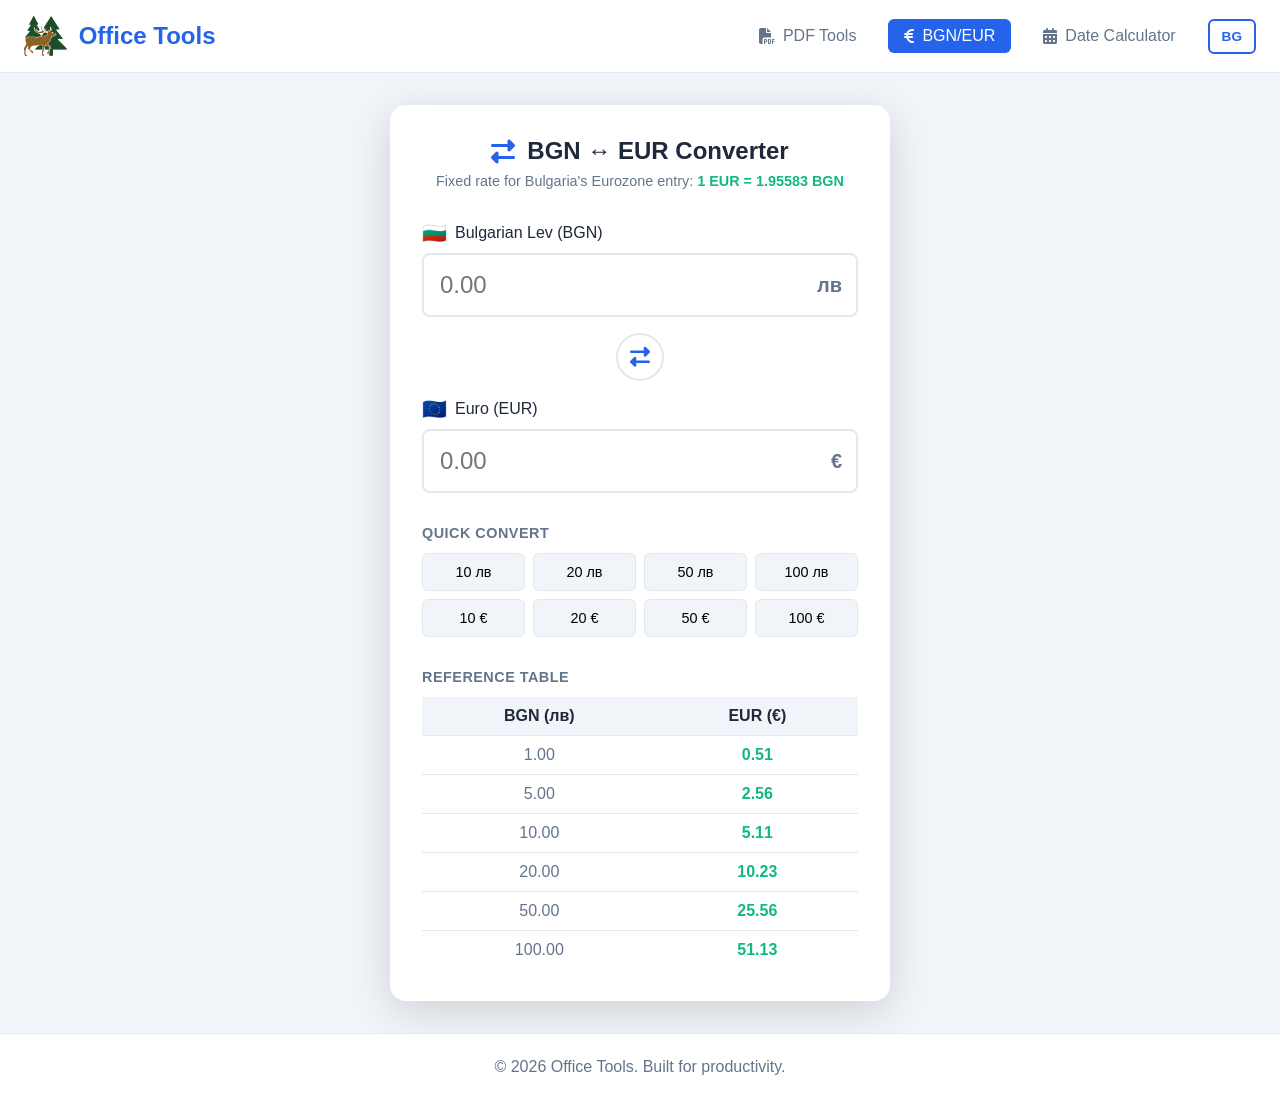
==== currency.html @ 51e5aef8 "feat: Refactor and enhance Office Tools application - Updated navigation links in index.html to poin" ====
<!DOCTYPE html>
<html lang="en">
<head>
    <meta charset="UTF-8">
    <meta name="viewport" content="width=device-width, initial-scale=1.0">
    <title>Office Tools - Currency Converter</title>
    <link rel="stylesheet" href="https://cdnjs.cloudflare.com/ajax/libs/font-awesome/6.4.0/css/all.min.css">
    <link rel="stylesheet" href="styles.css">
</head>
<body>
    <header>
        <div class="container">
            <div class="logo">
                <img src="logo.png" alt="Office Tools">
                <span data-i18n="officeTools">Office Tools</span>
            </div>
            <nav>
                <a href="index.html" class="nav-link"><i class="fas fa-file-pdf"></i> <span data-i18n="pdfTools">PDF Tools</span></a>
                <a href="currency.html" class="nav-link active"><i class="fas fa-euro-sign"></i> <span data-i18n="bgnEur">BGN/EUR</span></a>
                <a href="date-calculator.html" class="nav-link"><i class="fas fa-calendar-alt"></i> <span data-i18n="dateCalc">Date Calculator</span></a>
                <button class="lang-btn" id="lang-toggle" onclick="toggleLanguage()">BG</button>
            </nav>
        </div>
    </header>

    <!-- Currency Calculator Section -->
    <main id="currency-section" class="currency-section">
        <div class="container">
            <div class="currency-card">
                <div class="currency-header">
                    <h2><i class="fas fa-exchange-alt"></i> <span data-i18n="bgnEurConverter">BGN ↔ EUR Converter</span></h2>
                    <p class="currency-info"><span data-i18n="fixedRate">Fixed rate for Bulgaria's Eurozone entry:</span> <strong>1 EUR = 1.95583 BGN</strong></p>
                </div>
                
                <div class="currency-converter">
                    <div class="currency-input-group">
                        <label for="bgn-input">
                            <span class="currency-flag">🇧🇬</span> <span data-i18n="bulgarianLev">Bulgarian Lev (BGN)</span>
                        </label>
                        <div class="input-wrapper">
                            <input type="number" id="bgn-input" placeholder="0.00" step="0.01">
                            <span class="currency-symbol">лв</span>
                        </div>
                    </div>
                    
                    <button class="swap-btn" id="swap-currency" title="Swap currencies">
                        <i class="fas fa-exchange-alt"></i>
                    </button>
                    
                    <div class="currency-input-group">
                        <label for="eur-input">
                            <span class="currency-flag">🇪🇺</span> <span data-i18n="euro">Euro (EUR)</span>
                        </label>
                        <div class="input-wrapper">
                            <input type="number" id="eur-input" placeholder="0.00" step="0.01">
                            <span class="currency-symbol">€</span>
                        </div>
                    </div>
                </div>
                
                <div class="quick-convert">
                    <h4 data-i18n="quickConvert">Quick Convert</h4>
                    <div class="quick-buttons">
                        <button class="quick-btn" data-bgn="10">10 лв</button>
                        <button class="quick-btn" data-bgn="20">20 лв</button>
                        <button class="quick-btn" data-bgn="50">50 лв</button>
                        <button class="quick-btn" data-bgn="100">100 лв</button>
                        <button class="quick-btn" data-eur="10">10 €</button>
                        <button class="quick-btn" data-eur="20">20 €</button>
                        <button class="quick-btn" data-eur="50">50 €</button>
                        <button class="quick-btn" data-eur="100">100 €</button>
                    </div>
                </div>
                
                <div class="conversion-table">
                    <h4 data-i18n="referenceTable">Reference Table</h4>
                    <table>
                        <thead>
                            <tr>
                                <th>BGN (лв)</th>
                                <th>EUR (€)</th>
                            </tr>
                        </thead>
                        <tbody>
                            <tr><td>1.00</td><td>0.51</td></tr>
                            <tr><td>5.00</td><td>2.56</td></tr>
                            <tr><td>10.00</td><td>5.11</td></tr>
                            <tr><td>20.00</td><td>10.23</td></tr>
                            <tr><td>50.00</td><td>25.56</td></tr>
                            <tr><td>100.00</td><td>51.13</td></tr>
                        </tbody>
                    </table>
                </div>
            </div>
        </div>
    </main>

    <footer>
        <div class="container">
            <p>&copy; 2026 Office Tools. Built for productivity.</p>
        </div>
    </footer>

    <!-- Toast Container -->
    <div id="toast-container"></div>

    <!-- Application Modules -->
    <script src="js/translations.js"></script>
    <script src="js/main.js"></script>
    <script src="js/currency.js"></script>
</body>
</html>
---- styles.css ----
:root {
    --primary: #2563eb;
    --primary-hover: #1d4ed8;
    --primary-light: rgba(37, 99, 235, 0.1);
    --success: #10b981;
    --success-hover: #059669;
    --success-light: rgba(16, 185, 129, 0.1);
    --danger: #ef4444;
    --danger-hover: #dc2626;
    --warning: #f59e0b;
    --bg: #f1f5f9;
    --surface: #ffffff;
    --text: #1e293b;
    --text-secondary: #64748b;
    --border: #e2e8f0;
    --shadow: 0 1px 3px rgba(0, 0, 0, 0.1);
    --shadow-md: 0 4px 6px -1px rgba(0, 0, 0, 0.1);
    --shadow-lg: 0 10px 40px rgba(0, 0, 0, 0.15);
    --radius: 8px;
    --radius-lg: 16px;
    --transition: 0.2s ease;
}

* {
    margin: 0;
    padding: 0;
    box-sizing: border-box;
}

body {
    font-family: -apple-system, BlinkMacSystemFont, 'Segoe UI', Roboto, sans-serif;
    background: var(--bg);
    color: var(--text);
    min-height: 100vh;
    display: flex;
    flex-direction: column;
}

.container {
    max-width: 1400px;
    margin: 0 auto;
    padding: 0 1.5rem;
    width: 100%;
}

/* Header */
header {
    background: var(--surface);
    border-bottom: 1px solid var(--border);
    padding: 1rem 0;
    position: sticky;
    top: 0;
    z-index: 100;
}

header .container {
    display: flex;
    justify-content: space-between;
    align-items: center;
}

.logo {
    display: flex;
    align-items: center;
    gap: 0.75rem;
    font-size: 1.5rem;
    font-weight: 700;
    color: var(--primary);
}

.logo img {
    height: 40px;
    width: auto;
}

nav {
    display: flex;
    align-items: center;
    gap: 1rem;
}

.nav-link {
    display: flex;
    align-items: center;
    gap: 0.5rem;
    padding: 0.5rem 1rem;
    border-radius: 6px;
    text-decoration: none;
    color: var(--text-secondary);
    transition: all 0.2s;
}

.nav-link:hover, .nav-link.active {
    background: var(--primary);
    color: white;
}

.lang-btn {
    padding: 0.5rem 0.75rem;
    border: 2px solid var(--primary);
    border-radius: 6px;
    background: transparent;
    color: var(--primary);
    font-weight: 600;
    font-size: 0.85rem;
    cursor: pointer;
    transition: all 0.2s;
}

.lang-btn:hover {
    background: var(--primary);
    color: white;
}

/* Buttons */
.btn {
    display: inline-flex;
    align-items: center;
    gap: 0.5rem;
    padding: 0.625rem 1.25rem;
    border: none;
    border-radius: 6px;
    font-size: 0.9rem;
    font-weight: 500;
    cursor: pointer;
    transition: all 0.2s;
    background: var(--surface);
    color: var(--text);
    border: 1px solid var(--border);
}

.btn:hover:not(:disabled) {
    background: var(--bg);
}

.btn:disabled {
    opacity: 0.5;
    cursor: not-allowed;
}

.btn-primary {
    background: var(--primary);
    color: white;
    border-color: var(--primary);
}

.btn-primary:hover:not(:disabled) {
    background: var(--primary-hover);
}

.btn-success {
    background: var(--success);
    color: white;
    border-color: var(--success);
}

.btn-success:hover:not(:disabled) {
    background: var(--success-hover);
}

.btn-info {
    background: #8b5cf6;
    color: white;
    border-color: #8b5cf6;
}

.btn-info:hover:not(:disabled) {
    background: #7c3aed;
}

.btn-danger {
    background: var(--danger);
    color: white;
    border-color: var(--danger);
}

.btn-danger:hover:not(:disabled) {
    background: var(--danger-hover);
}

/* Main Content */
main {
    flex: 1;
    padding: 2rem 0;
}

/* Upload Section */
.upload-section {
    display: flex;
    justify-content: center;
    align-items: center;
    min-height: 60vh;
}

.upload-box {
    background: var(--surface);
    border: 2px dashed var(--border);
    border-radius: 16px;
    padding: 4rem 6rem;
    text-align: center;
    cursor: pointer;
    transition: all 0.3s;
}

.upload-box:hover, .upload-box.dragover {
    border-color: var(--primary);
    background: rgba(37, 99, 235, 0.05);
}

.upload-box i {
    font-size: 4rem;
    color: var(--primary);
    margin-bottom: 1.5rem;
}

.upload-box h2 {
    margin-bottom: 0.5rem;
    color: var(--text);
}

.upload-box p {
    color: var(--text-secondary);
    margin-bottom: 1.5rem;
}

/* Editor Section */
.editor-section {
    display: flex;
    flex-direction: column;
    gap: 1rem;
}

.editor-header {
    display: flex;
    justify-content: space-between;
    align-items: center;
    background: var(--surface);
    padding: 1rem 1.5rem;
    border-radius: 8px;
    box-shadow: var(--shadow);
}

.file-info {
    display: flex;
    align-items: center;
    gap: 0.75rem;
}

.file-info i {
    font-size: 1.5rem;
    color: var(--danger);
}

.file-info span {
    font-weight: 600;
}

.file-size {
    color: var(--text-secondary) !important;
    font-weight: 400 !important;
    font-size: 0.9rem;
}

.editor-actions {
    display: flex;
    gap: 0.75rem;
}

/* Dropdown */
.dropdown {
    position: relative;
}

.dropdown-menu {
    display: none;
    position: absolute;
    top: 100%;
    right: 0;
    margin-top: 4px;
    background: var(--surface);
    border: 1px solid var(--border);
    border-radius: 8px;
    box-shadow: var(--shadow-lg);
    min-width: 200px;
    z-index: 100;
    overflow: hidden;
}

.dropdown-menu.active {
    display: block;
}

.dropdown-item {
    display: flex;
    flex-direction: column;
    align-items: flex-start;
    width: 100%;
    padding: 0.75rem 1rem;
    border: none;
    background: none;
    cursor: pointer;
    text-align: left;
    transition: background 0.2s;
}

.dropdown-item:hover {
    background: var(--bg);
}

.dropdown-item i {
    margin-right: 0.5rem;
    color: var(--success);
}

.dropdown-item span {
    font-size: 0.75rem;
    color: var(--text-secondary);
    margin-top: 2px;
    margin-left: 1.5rem;
}

.editor-toolbar {
    display: flex;
    gap: 0.75rem;
    background: var(--surface);
    padding: 1rem 1.5rem;
    border-radius: 8px;
    box-shadow: var(--shadow);
    flex-wrap: wrap;
    align-items: center;
}

.toolbar-divider {
    width: 1px;
    height: 24px;
    background: var(--border);
    margin: 0 0.5rem;
}

.btn-reorder {
    background: #8b5cf6;
    color: white;
    border-color: #8b5cf6;
}

.btn-reorder:hover:not(:disabled) {
    background: #7c3aed;
}

.btn-reorder.active {
    background: #7c3aed;
    box-shadow: 0 0 0 3px rgba(139, 92, 246, 0.3);
}

/* Pages Container */
.pages-container {
    display: grid;
    grid-template-columns: repeat(auto-fill, minmax(180px, 1fr));
    gap: 1.5rem;
    background: var(--surface);
    padding: 1.5rem;
    border-radius: 8px;
    box-shadow: var(--shadow);
    min-height: 400px;
}

.page-card {
    position: relative;
    background: white;
    border: 2px solid var(--border);
    border-radius: 8px;
    padding: 8px;
    cursor: pointer;
    transition: all 0.2s;
}

.page-card:hover {
    border-color: var(--primary);
    transform: translateY(-2px);
    box-shadow: var(--shadow-lg);
}

.page-card.selected {
    border-color: var(--primary);
    background: rgba(37, 99, 235, 0.1);
}

.page-card.reorder-mode {
    cursor: grab;
}

.page-card.reorder-mode:active {
    cursor: grabbing;
}

.page-card.reorder-mode.dragging {
    opacity: 0.5;
    transform: scale(0.95);
}

.page-card.reorder-mode .drag-indicator {
    display: flex;
}

.page-card .drag-indicator {
    display: none;
    position: absolute;
    top: 50%;
    left: 50%;
    transform: translate(-50%, -50%);
    background: rgba(139, 92, 246, 0.9);
    color: white;
    padding: 0.5rem 1rem;
    border-radius: 6px;
    font-size: 0.8rem;
    align-items: center;
    gap: 0.5rem;
    pointer-events: none;
}

.pages-container.reorder-mode .page-card {
    cursor: grab;
}

.pages-container.reorder-mode .page-card:hover {
    border-color: #8b5cf6;
}

.drop-indicator {
    position: absolute;
    top: 0;
    bottom: 0;
    width: 4px;
    background: #8b5cf6;
    border-radius: 2px;
    pointer-events: none;
    z-index: 10;
}

.page-card.selected::after {
    content: '\f00c';
    font-family: 'Font Awesome 6 Free';
    font-weight: 900;
    position: absolute;
    top: -8px;
    right: -8px;
    background: var(--primary);
    color: white;
    width: 24px;
    height: 24px;
    border-radius: 50%;
    display: flex;
    align-items: center;
    justify-content: center;
    font-size: 12px;
}

.page-thumbnail {
    width: 100%;
    aspect-ratio: 8.5/11;
    background: #f8fafc;
    border-radius: 4px;
    overflow: hidden;
    display: flex;
    align-items: center;
    justify-content: center;
}

.page-thumbnail canvas {
    max-width: 100%;
    max-height: 100%;
}

.page-number {
    text-align: center;
    padding: 8px 0 4px;
    font-size: 0.9rem;
    font-weight: 500;
    color: var(--text);
}

/* Status Bar */
.status-bar {
    display: flex;
    justify-content: space-between;
    align-items: center;
    background: var(--surface);
    padding: 0.75rem 1.5rem;
    border-radius: 8px;
    box-shadow: var(--shadow);
    font-size: 0.9rem;
    color: var(--text-secondary);
}

/* Footer */
footer {
    background: var(--surface);
    border-top: 1px solid var(--border);
    padding: 1.5rem 0;
    text-align: center;
    color: var(--text-secondary);
}

/* Currency Calculator */
.currency-section {
    padding: 2rem 0;
    min-height: calc(100vh - 200px);
    display: flex;
    align-items: center;
    justify-content: center;
}

.currency-card {
    background: var(--surface);
    border-radius: 16px;
    box-shadow: var(--shadow-lg);
    padding: 2rem;
    max-width: 500px;
    width: 100%;
    margin: 0 auto;
}

.currency-header {
    text-align: center;
    margin-bottom: 2rem;
}

.currency-header h2 {
    display: flex;
    align-items: center;
    justify-content: center;
    gap: 0.75rem;
    margin-bottom: 0.5rem;
    color: var(--text);
}

.currency-header h2 i {
    color: var(--primary);
}

.currency-info {
    color: var(--text-secondary);
    font-size: 0.9rem;
}

.currency-info strong {
    color: var(--success);
}

.currency-converter {
    display: flex;
    flex-direction: column;
    gap: 1rem;
    align-items: center;
    margin-bottom: 2rem;
}

.currency-input-group {
    width: 100%;
}

.currency-input-group label {
    display: flex;
    align-items: center;
    gap: 0.5rem;
    margin-bottom: 0.5rem;
    font-weight: 500;
    color: var(--text);
}

.currency-flag {
    font-size: 1.25rem;
}

.input-wrapper {
    position: relative;
}

.currency-input-group input {
    width: 100%;
    padding: 1rem 3rem 1rem 1rem;
    font-size: 1.5rem;
    border: 2px solid var(--border);
    border-radius: 8px;
    outline: none;
    transition: border-color 0.2s;
}

.currency-input-group input:focus {
    border-color: var(--primary);
}

.currency-symbol {
    position: absolute;
    right: 1rem;
    top: 50%;
    transform: translateY(-50%);
    font-size: 1.25rem;
    color: var(--text-secondary);
    font-weight: 600;
}

.swap-btn {
    width: 48px;
    height: 48px;
    border-radius: 50%;
    border: 2px solid var(--border);
    background: var(--surface);
    color: var(--primary);
    font-size: 1.25rem;
    cursor: pointer;
    transition: all 0.2s;
}

.swap-btn:hover {
    background: var(--primary);
    color: white;
    border-color: var(--primary);
    transform: rotate(180deg);
}

.quick-convert {
    margin-bottom: 2rem;
}

.quick-convert h4,
.conversion-table h4 {
    font-size: 0.9rem;
    color: var(--text-secondary);
    margin-bottom: 0.75rem;
    text-transform: uppercase;
    letter-spacing: 0.5px;
}

.quick-buttons {
    display: grid;
    grid-template-columns: repeat(4, 1fr);
    gap: 0.5rem;
}

.quick-btn {
    padding: 0.625rem;
    border: 1px solid var(--border);
    border-radius: 6px;
    background: var(--bg);
    cursor: pointer;
    font-size: 0.9rem;
    font-weight: 500;
    transition: all 0.2s;
}

.quick-btn:hover {
    background: var(--primary);
    color: white;
    border-color: var(--primary);
}

.conversion-table table {
    width: 100%;
    border-collapse: collapse;
}

.conversion-table th,
.conversion-table td {
    padding: 0.625rem;
    text-align: center;
    border-bottom: 1px solid var(--border);
}

.conversion-table th {
    background: var(--bg);
    font-weight: 600;
    color: var(--text);
}

.conversion-table tr:last-child td {
    border-bottom: none;
}

.conversion-table td:first-child {
    color: var(--text-secondary);
}

.conversion-table td:last-child {
    font-weight: 600;
    color: var(--success);
}

/* Batch Compression */
.batch-section {
    padding: 2rem 0;
    min-height: calc(100vh - 200px);
}

.batch-card {
    background: var(--surface);
    border-radius: 16px;
    box-shadow: var(--shadow-lg);
    padding: 2rem;
    max-width: 800px;
    margin: 0 auto;
}

.batch-header {
    text-align: center;
    margin-bottom: 2rem;
}

.batch-header h2 {
    display: flex;
    align-items: center;
    justify-content: center;
    gap: 0.75rem;
    margin-bottom: 0.5rem;
}

.batch-header h2 i {
    color: var(--success);
}

.batch-header p {
    color: var(--text-secondary);
}

.batch-upload {
    border: 2px dashed var(--border);
    border-radius: 12px;
    padding: 3rem;
    text-align: center;
    cursor: pointer;
    transition: all 0.2s;
    margin-bottom: 1.5rem;
}

.batch-upload:hover,
.batch-upload.dragover {
    border-color: var(--primary);
    background: rgba(37, 99, 235, 0.05);
}

.batch-upload i {
    font-size: 3rem;
    color: var(--primary);
    margin-bottom: 1rem;
}

.batch-upload h3 {
    margin-bottom: 0.5rem;
}

.batch-upload p {
    color: var(--text-secondary);
}

.batch-options {
    margin-bottom: 1.5rem;
}

.batch-options > label {
    display: block;
    font-weight: 500;
    margin-bottom: 0.75rem;
}

.compression-options {
    display: grid;
    grid-template-columns: repeat(2, 1fr);
    gap: 0.75rem;
}

.radio-option {
    display: flex;
    align-items: center;
    gap: 0.5rem;
    padding: 0.75rem 1rem;
    border: 1px solid var(--border);
    border-radius: 8px;
    cursor: pointer;
    transition: all 0.2s;
}

.radio-option:hover {
    border-color: var(--primary);
}

.radio-option input {
    accent-color: var(--primary);
}

.radio-option span {
    display: flex;
    align-items: center;
    gap: 0.5rem;
}

.radio-option span i {
    color: var(--success);
}

.batch-file-list {
    display: flex;
    flex-direction: column;
    gap: 0.5rem;
    max-height: 300px;
    overflow-y: auto;
    margin-bottom: 1rem;
}

.batch-file-item {
    display: flex;
    align-items: center;
    gap: 0.75rem;
    padding: 0.75rem 1rem;
    background: var(--bg);
    border-radius: 8px;
}

.batch-file-item .file-icon {
    color: var(--danger);
    font-size: 1.25rem;
}

.batch-file-item .file-info {
    flex: 1;
    min-width: 0;
}

.batch-file-item .file-name {
    font-weight: 500;
    white-space: nowrap;
    overflow: hidden;
    text-overflow: ellipsis;
}

.batch-file-item .file-sizes {
    font-size: 0.85rem;
    color: var(--text-secondary);
}

.batch-file-item .file-sizes .new-size {
    color: var(--success);
    font-weight: 500;
}

.batch-file-item .file-status {
    display: flex;
    align-items: center;
    gap: 0.5rem;
}

.batch-file-item .status-pending {
    color: var(--text-secondary);
}

.batch-file-item .status-processing {
    color: var(--primary);
}

.batch-file-item .status-done {
    color: var(--success);
}

.batch-file-item .status-error {
    color: var(--danger);
}

.batch-file-item .download-btn {
    background: var(--success);
    color: white;
    border: none;
    padding: 0.375rem 0.75rem;
    border-radius: 4px;
    cursor: pointer;
    font-size: 0.85rem;
    display: flex;
    align-items: center;
    gap: 0.375rem;
}

.batch-file-item .download-btn:hover {
    background: var(--success-hover);
}

.batch-file-item .remove-btn {
    background: none;
    border: none;
    color: var(--text-secondary);
    cursor: pointer;
    padding: 0.25rem;
}

.batch-file-item .remove-btn:hover {
    color: var(--danger);
}

.batch-actions {
    display: flex;
    justify-content: space-between;
    gap: 1rem;
    margin-top: 1rem;
}

.batch-progress {
    margin-top: 1rem;
    display: flex;
    align-items: center;
    gap: 1rem;
}

.progress-bar {
    flex: 1;
    height: 8px;
    background: var(--bg);
    border-radius: 4px;
    overflow: hidden;
}

.progress-fill {
    height: 100%;
    background: var(--success);
    width: 0%;
    transition: width 0.3s;
}

@media (max-width: 600px) {
    .compression-options {
        grid-template-columns: 1fr;
    }
}

/* Batch Append */
.append-grid {
    display: grid;
    grid-template-columns: 1fr auto 1fr;
    gap: 1.5rem;
    align-items: start;
    margin-bottom: 1.5rem;
}

.append-column h4 {
    display: flex;
    align-items: center;
    gap: 0.5rem;
    margin-bottom: 0.5rem;
}

.append-column h4 i {
    color: var(--primary);
}

.append-help {
    font-size: 0.85rem;
    color: var(--text-secondary);
    margin-bottom: 0.75rem;
}

.append-upload {
    border: 2px dashed var(--border);
    border-radius: 8px;
    padding: 1.5rem;
    text-align: center;
    cursor: pointer;
    transition: all 0.2s;
    min-height: 100px;
    display: flex;
    flex-direction: column;
    align-items: center;
    justify-content: center;
    gap: 0.5rem;
}

.append-upload:hover,
.append-upload.dragover {
    border-color: var(--primary);
    background: rgba(37, 99, 235, 0.05);
}

.append-upload.has-file {
    border-color: var(--success);
    background: rgba(16, 185, 129, 0.05);
}

.append-upload i {
    font-size: 1.5rem;
    color: var(--primary);
}

.append-upload.has-file i {
    color: var(--success);
}

.append-upload span {
    font-size: 0.9rem;
    color: var(--text-secondary);
}

.append-upload.has-file span {
    color: var(--text);
    font-weight: 500;
}

.append-arrow {
    display: flex;
    align-items: center;
    justify-content: center;
    padding-top: 4rem;
}

.append-arrow i {
    font-size: 1.5rem;
    color: var(--primary);
}

.append-file-list {
    display: flex;
    flex-direction: column;
    gap: 0.5rem;
    max-height: 300px;
    overflow-y: auto;
    margin-bottom: 1rem;
}

@media (max-width: 700px) {
    .append-grid {
        grid-template-columns: 1fr;
    }
    
    .append-arrow {
        padding: 0;
        transform: rotate(90deg);
    }
}

/* Toast Notifications */
#toast-container {
    position: fixed;
    bottom: 2rem;
    right: 2rem;
    z-index: 1000;
    display: flex;
    flex-direction: column;
    gap: 0.5rem;
}

.toast {
    background: var(--text);
    color: white;
    padding: 1rem 1.5rem;
    border-radius: 8px;
    box-shadow: var(--shadow-lg);
    display: flex;
    align-items: center;
    gap: 0.75rem;
    animation: slideIn 0.3s ease;
}

.toast.success {
    background: var(--success);
}

.toast.error {
    background: var(--danger);
}

.toast.info {
    background: var(--primary);
}

@keyframes slideIn {
    from {
        transform: translateX(100%);
        opacity: 0;
    }
    to {
        transform: translateX(0);
        opacity: 1;
    }
}

/* Loading State */
.loading {
    display: flex;
    flex-direction: column;
    align-items: center;
    justify-content: center;
    padding: 4rem;
    color: var(--text-secondary);
}

.spinner {
    width: 48px;
    height: 48px;
    border: 4px solid var(--border);
    border-top-color: var(--primary);
    border-radius: 50%;
    animation: spin 1s linear infinite;
    margin-bottom: 1rem;
}

@keyframes spin {
    to {
        transform: rotate(360deg);
    }
}

/* Modal */
.modal {
    display: none;
    position: fixed;
    top: 0;
    left: 0;
    width: 100%;
    height: 100%;
    background: rgba(0, 0, 0, 0.5);
    z-index: 1000;
    align-items: center;
    justify-content: center;
}

.modal.active {
    display: flex;
}

.modal-content {
    background: var(--surface);
    border-radius: 12px;
    width: 90%;
    max-width: 600px;
    max-height: 90vh;
    display: flex;
    flex-direction: column;
    box-shadow: var(--shadow-lg);
}

.modal-header {
    display: flex;
    justify-content: space-between;
    align-items: center;
    padding: 1.25rem 1.5rem;
    border-bottom: 1px solid var(--border);
}

.modal-header h3 {
    display: flex;
    align-items: center;
    gap: 0.75rem;
    margin: 0;
    color: var(--text);
}

.btn-close {
    background: none;
    border: none;
    font-size: 1.25rem;
    cursor: pointer;
    color: var(--text-secondary);
    padding: 0.5rem;
    border-radius: 4px;
    transition: all 0.2s;
}

.btn-close:hover {
    background: var(--bg);
    color: var(--text);
}

.modal-body {
    padding: 1.5rem;
    overflow-y: auto;
    flex: 1;
}

.modal-footer {
    display: flex;
    justify-content: space-between;
    padding: 1rem 1.5rem;
    border-top: 1px solid var(--border);
}

/* Merge specific styles */
.merge-info {
    color: var(--text-secondary);
    margin-bottom: 1rem;
    font-size: 0.9rem;
}

.merge-dropzone {
    border: 2px dashed var(--border);
    border-radius: 8px;
    padding: 2rem;
    text-align: center;
    cursor: pointer;
    transition: all 0.2s;
    margin-bottom: 1rem;
}

.merge-dropzone:hover,
.merge-dropzone.dragover {
    border-color: var(--primary);
    background: rgba(37, 99, 235, 0.05);
}

.merge-dropzone i {
    font-size: 2rem;
    color: var(--primary);
    display: block;
    margin-bottom: 0.5rem;
}

.merge-dropzone span {
    color: var(--text-secondary);
}

.merge-file-list {
    display: flex;
    flex-direction: column;
    gap: 0.5rem;
    max-height: 300px;
    overflow-y: auto;
}

.merge-file-item {
    display: flex;
    align-items: center;
    gap: 0.75rem;
    padding: 0.75rem 1rem;
    background: var(--bg);
    border-radius: 6px;
    cursor: grab;
}

.merge-file-item:active {
    cursor: grabbing;
}

.merge-file-item.dragging {
    opacity: 0.5;
    background: var(--primary);
    color: white;
}

.merge-file-item .drag-handle {
    color: var(--text-secondary);
    cursor: grab;
}

.merge-file-item .file-icon {
    color: var(--danger);
}

.merge-file-item .file-details {
    flex: 1;
    min-width: 0;
}

.merge-file-item .file-name {
    font-weight: 500;
    white-space: nowrap;
    overflow: hidden;
    text-overflow: ellipsis;
}

.merge-file-item .file-meta {
    font-size: 0.8rem;
    color: var(--text-secondary);
}

.merge-file-item .remove-file {
    background: none;
    border: none;
    color: var(--text-secondary);
    cursor: pointer;
    padding: 0.25rem;
    border-radius: 4px;
    transition: all 0.2s;
}

.merge-file-item .remove-file:hover {
    background: var(--danger);
    color: white;
}

/* PDF Tools Section with Subtabs */
.pdf-tools-section {
    flex: 1;
    display: block;
}

.pdf-subtabs {
    display: flex;
    gap: 0.5rem;
    background: var(--surface);
    padding: 1rem 1.5rem;
    border-radius: 8px;
    box-shadow: var(--shadow);
    margin-bottom: 1.5rem;
    flex-wrap: wrap;
}

.subtab {
    display: flex;
    align-items: center;
    gap: 0.5rem;
    padding: 0.75rem 1.25rem;
    border: 2px solid var(--border);
    border-radius: 8px;
    background: var(--surface);
    color: var(--text-secondary);
    font-size: 0.9rem;
    font-weight: 500;
    cursor: pointer;
    transition: all 0.2s;
}

.subtab:hover {
    border-color: var(--primary);
    color: var(--primary);
}

.subtab.active {
    background: var(--primary);
    border-color: var(--primary);
    color: white;
}

.subtab i {
    font-size: 1rem;
}

.pdf-subtool-content {
    display: none;
}

.pdf-subtool-content.active {
    display: block;
}

/* Extract Pages Styles */
#pdf-extract-subtool .batch-upload {
    cursor: pointer;
}

.extract-file-info {
    display: flex;
    align-items: center;
    gap: 0.75rem;
    background: var(--bg);
    padding: 1rem 1.5rem;
    border-radius: 8px;
    margin-bottom: 1rem;
}

.extract-file-info i {
    font-size: 1.5rem;
    color: var(--danger);
}

.extract-file-info span {
    font-weight: 600;
}

.extract-file-info .file-size {
    color: var(--text-secondary) !important;
    font-weight: 400 !important;
    font-size: 0.9rem;
}

.extract-file-info .btn {
    margin-left: auto;
}

.extract-toolbar {
    display: flex;
    gap: 0.75rem;
    background: var(--bg);
    padding: 1rem 1.5rem;
    border-radius: 8px;
    margin-bottom: 1rem;
    flex-wrap: wrap;
    align-items: center;
}

.extract-range-input {
    display: flex;
    align-items: center;
    gap: 0.5rem;
    margin-left: auto;
}

.extract-range-input label {
    font-size: 0.9rem;
    color: var(--text-secondary);
    white-space: nowrap;
}

.extract-range-input input {
    padding: 0.5rem 0.75rem;
    border: 1px solid var(--border);
    border-radius: 6px;
    font-size: 0.9rem;
    width: 150px;
}

.extract-range-input input:focus {
    outline: none;
    border-color: var(--primary);
}

.btn-sm {
    padding: 0.4rem 0.75rem;
    font-size: 0.85rem;
}

#extract-pages-container {
    display: grid;
    grid-template-columns: repeat(auto-fill, minmax(150px, 1fr));
    gap: 1rem;
    background: var(--bg);
    padding: 1.5rem;
    border-radius: 8px;
    min-height: 300px;
    max-height: 500px;
    overflow-y: auto;
    margin-bottom: 1rem;
}

#extract-pages-container .page-card {
    background: white;
}

.extract-actions {
    display: flex;
    justify-content: space-between;
    align-items: center;
    background: var(--bg);
    padding: 1rem 1.5rem;
    border-radius: 8px;
}

#extract-selected-count {
    font-weight: 500;
    color: var(--text-secondary);
}

/* Split PDF Styles */
.split-page-badge {
    background: var(--primary);
    color: white;
    padding: 0.25rem 0.75rem;
    border-radius: 20px;
    font-size: 0.85rem;
    font-weight: 500;
}

.split-preview {
    display: grid;
    grid-template-columns: repeat(auto-fill, minmax(120px, 1fr));
    gap: 1rem;
    background: var(--bg);
    padding: 1.5rem;
    border-radius: 8px;
    margin-bottom: 1rem;
    min-height: 150px;
}

.split-page-card {
    background: white;
    border: 2px solid var(--border);
    border-radius: 8px;
    padding: 8px;
    text-align: center;
}

.split-page-card .page-thumbnail {
    aspect-ratio: 8.5/11;
    background: #f8fafc;
    border-radius: 4px;
    overflow: hidden;
    display: flex;
    align-items: center;
    justify-content: center;
}

.split-page-card .page-thumbnail canvas {
    max-width: 100%;
    max-height: 100%;
}

.split-page-card .page-number {
    font-size: 0.8rem;
    color: var(--text-secondary);
    margin-top: 0.5rem;
}

.split-more-indicator {
    display: flex;
    flex-direction: column;
    align-items: center;
    justify-content: center;
    background: var(--bg);
    border: 2px dashed var(--border);
    border-radius: 8px;
    padding: 1rem;
    color: var(--text-secondary);
    min-height: 120px;
}

.split-more-indicator i {
    font-size: 1.5rem;
    margin-bottom: 0.5rem;
}

.split-more-indicator span {
    font-size: 0.85rem;
}

.split-actions {
    display: flex;
    justify-content: space-between;
    align-items: center;
    background: var(--bg);
    padding: 1rem 1.5rem;
    border-radius: 8px;
}

.split-options {
    display: flex;
    align-items: center;
    gap: 1rem;
}

.checkbox-option {
    display: flex;
    align-items: center;
    gap: 0.5rem;
    cursor: pointer;
    font-size: 0.9rem;
    color: var(--text);
}

.checkbox-option input[type="checkbox"] {
    width: 18px;
    height: 18px;
    cursor: pointer;
}

/* Responsive */
@media (max-width: 768px) {
    header .container {
        flex-direction: column;
        gap: 1rem;
    }
    
    nav {
        width: 100%;
        justify-content: center;
        flex-wrap: wrap;
    }
    
    .nav-link {
        padding: 0.5rem 0.75rem;
        font-size: 0.85rem;
    }
    
    .nav-link span {
        display: none;
    }
    
    .nav-link i {
        font-size: 1.1rem;
    }

    .upload-box {
        padding: 2rem;
    }

    .editor-header {
        flex-direction: column;
        gap: 1rem;
    }

    .editor-actions {
        width: 100%;
        justify-content: center;
        flex-wrap: wrap;
    }

    .editor-toolbar {
        flex-wrap: wrap;
        justify-content: center;
    }

    .pages-container {
        grid-template-columns: repeat(auto-fill, minmax(140px, 1fr));
    }
    
    .pdf-subtabs {
        justify-content: center;
    }
    
    .subtab {
        flex: 1;
        min-width: 60px;
        justify-content: center;
        padding: 0.6rem 0.75rem;
    }
    
    .subtab span {
        display: none;
    }
    
    .extract-range-input {
        margin-left: 0;
        width: 100%;
        flex-wrap: wrap;
    }
    
    .extract-range-input input {
        flex: 1;
    }
    
    .extract-actions {
        flex-direction: column;
        gap: 1rem;
    }
    
    .split-actions {
        flex-direction: column;
        gap: 1rem;
    }
    
    .split-preview {
        grid-template-columns: repeat(auto-fill, minmax(100px, 1fr));
    }
    
    .currency-card {
        padding: 1.5rem;
    }
    
    .currency-input-group input {
        font-size: 1.25rem;
        padding: 0.875rem 2.5rem 0.875rem 0.875rem;
    }
    
    .quick-buttons {
        grid-template-columns: repeat(2, 1fr);
    }
    
    .batch-card {
        padding: 1.5rem;
    }
}

@media (max-width: 480px) {
    .container {
        padding: 0 1rem;
    }
    
    .logo span {
        display: none;
    }
    
    .upload-box {
        padding: 1.5rem;
    }
    
    .upload-box i {
        font-size: 2.5rem;
    }
    
    .upload-box h2 {
        font-size: 1.1rem;
    }
    
    .btn {
        padding: 0.5rem 0.875rem;
        font-size: 0.85rem;
    }
    
    .btn span {
        display: none;
    }
    
    .pages-container {
        grid-template-columns: repeat(auto-fill, minmax(120px, 1fr));
        gap: 1rem;
        padding: 1rem;
    }
    
    .status-bar {
        flex-direction: column;
        gap: 0.5rem;
        text-align: center;
    }
}

/* ==================== DATE CALCULATOR STYLES ==================== */
.date-calculator-section {
    padding: 2rem 0;
    min-height: calc(100vh - 200px);
}

.date-calc-grid {
    display: grid;
    grid-template-columns: repeat(auto-fit, minmax(350px, 1fr));
    gap: 1.5rem;
    margin-bottom: 1.5rem;
}

.calc-card {
    background: var(--surface);
    border-radius: 16px;
    box-shadow: var(--shadow-lg);
    overflow: hidden;
}

.calc-header {
    padding: 1.5rem;
    border-bottom: 1px solid var(--border);
    text-align: center;
}

.calc-header h2 {
    display: flex;
    align-items: center;
    justify-content: center;
    gap: 0.75rem;
    margin-bottom: 0.5rem;
    color: var(--text);
    font-size: 1.25rem;
}

.calc-header h2 i {
    color: var(--primary);
}

.calc-header p {
    color: var(--text-secondary);
    font-size: 0.9rem;
}

.calc-body {
    padding: 1.5rem;
}

.calc-input-group {
    margin-bottom: 1.5rem;
}

.calc-input-group label {
    display: block;
    font-weight: 500;
    margin-bottom: 0.5rem;
    color: var(--text);
}

.date-input-wrapper {
    display: flex;
    align-items: center;
    gap: 1rem;
}

.date-input-wrapper input[type="date"] {
    flex: 1;
    padding: 0.875rem 1rem;
    font-size: 1rem;
    border: 2px solid var(--border);
    border-radius: 8px;
    outline: none;
    transition: border-color 0.2s;
}

.date-input-wrapper input[type="date"]:focus {
    border-color: var(--primary);
}

.day-badge {
    background: var(--bg);
    padding: 0.5rem 0.75rem;
    border-radius: 6px;
    font-size: 0.85rem;
    color: var(--text-secondary);
    white-space: nowrap;
}

.calc-result {
    background: var(--bg);
    border-radius: 12px;
    padding: 1.5rem;
    text-align: center;
}

.calc-result .result-label {
    font-size: 0.9rem;
    color: var(--text-secondary);
    margin-bottom: 0.5rem;
}

.calc-result .result-value {
    font-size: 1.5rem;
    font-weight: 700;
    color: var(--primary);
    margin-bottom: 0.25rem;
}

.calc-result .result-day {
    font-size: 0.9rem;
    color: var(--text-secondary);
}

.calc-result.error .result-value {
    color: var(--danger);
    font-size: 1rem;
    font-weight: 500;
}

/* Money Results */
.money-results {
    display: flex;
    flex-direction: column;
    gap: 0.75rem;
}

.money-result-item {
    display: flex;
    align-items: center;
    justify-content: space-between;
    padding: 1rem;
    background: var(--bg);
    border-radius: 8px;
}

.money-result-item.highlight {
    background: linear-gradient(135deg, rgba(37, 99, 235, 0.1), rgba(139, 92, 246, 0.1));
    border: 2px solid var(--primary);
}

.money-label {
    font-weight: 500;
    color: var(--text);
}

.money-value {
    font-size: 1.25rem;
    font-weight: 700;
    color: var(--success);
}

.money-percentage {
    font-size: 0.85rem;
    color: var(--text-secondary);
    margin-left: 0.5rem;
}

/* Holidays Card */
.holidays-card {
    background: var(--surface);
    border-radius: 16px;
    box-shadow: var(--shadow-lg);
    overflow: hidden;
}

.holidays-card .holidays-list {
    display: grid;
    grid-template-columns: repeat(auto-fill, minmax(280px, 1fr));
    gap: 0.75rem;
    padding: 1.5rem;
    max-height: 400px;
    overflow-y: auto;
}

.holiday-item {
    display: flex;
    align-items: center;
    gap: 1rem;
    padding: 1rem;
    background: var(--bg);
    border-radius: 8px;
    transition: all 0.2s;
}

.holiday-item:hover {
    background: rgba(37, 99, 235, 0.05);
    transform: translateX(4px);
}

.holiday-date {
    font-weight: 600;
    color: var(--primary);
    white-space: nowrap;
    font-size: 0.9rem;
}

.holiday-name {
    color: var(--text);
    flex: 1;
}

.no-holidays {
    text-align: center;
    color: var(--text-secondary);
    padding: 2rem;
    grid-column: 1 / -1;
}

/* Date Calculator Responsive */
@media (max-width: 768px) {
    .date-calc-grid {
        grid-template-columns: 1fr;
    }
    
    .holidays-card .holidays-list {
        grid-template-columns: 1fr;
    }
    
    .date-input-wrapper {
        flex-direction: column;
        align-items: stretch;
    }
    
    .day-badge {
        text-align: center;
    }
}

@media (max-width: 480px) {
    .calc-header h2 {
        font-size: 1.1rem;
    }
    
    .calc-body {
        padding: 1rem;
    }
    
    .money-result-item {
        flex-direction: column;
        align-items: flex-start;
        gap: 0.5rem;
    }
    
    .money-value {
        font-size: 1.5rem;
    }
}
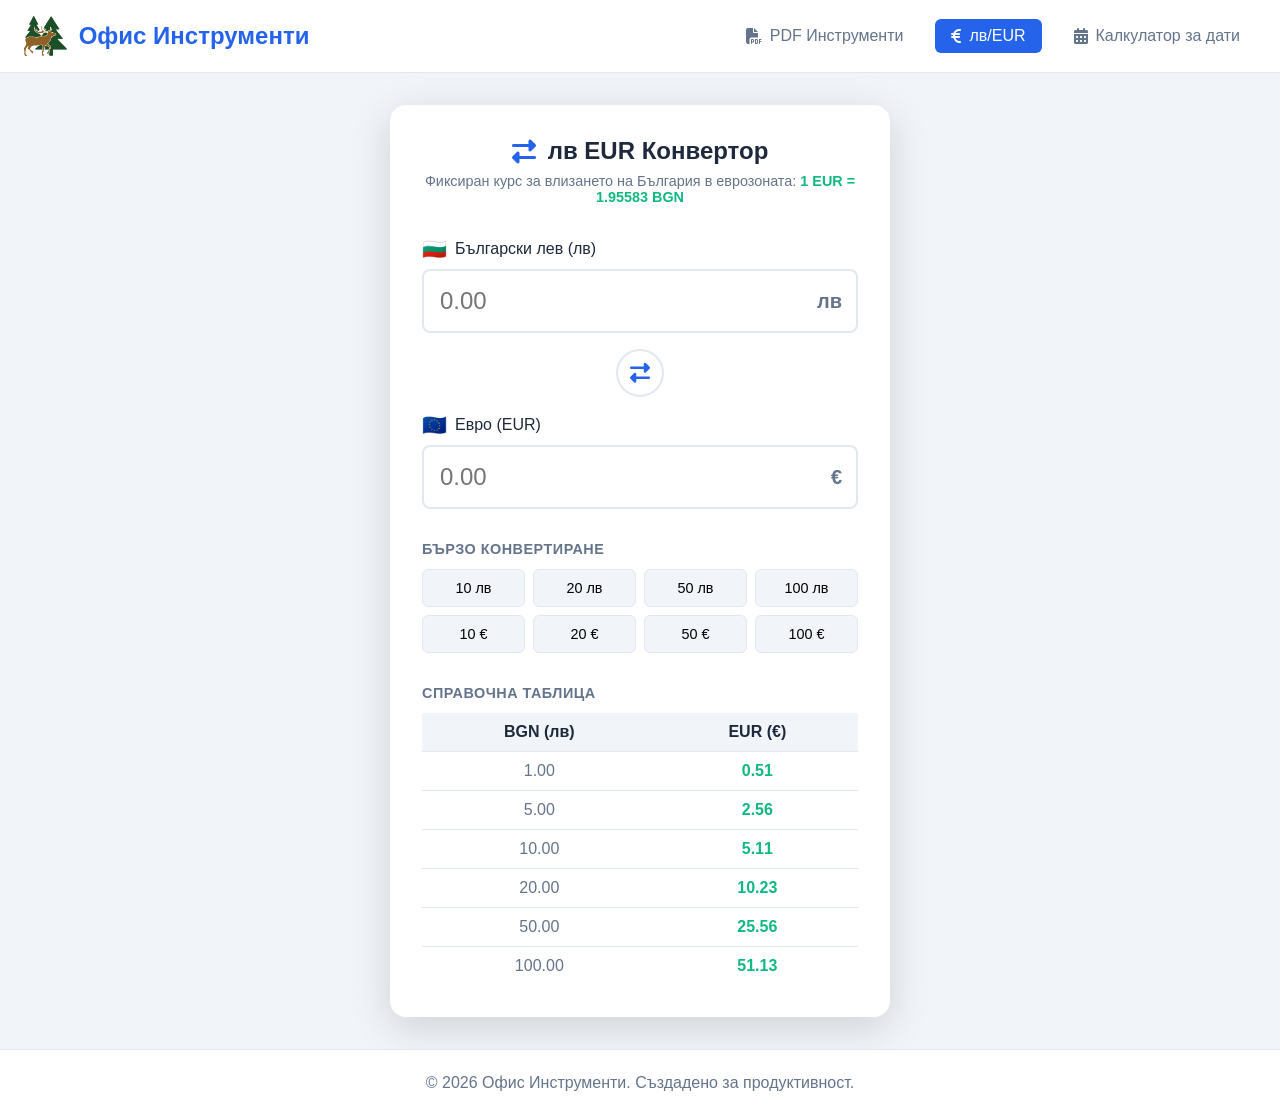
==== commit 768d2c7c: "feat: Update HTML files to Bulgarian localization and improve UI text" ====
--- a/currency.html
+++ b/currency.html
@@ -1,9 +1,9 @@
-<!DOCTYPE html>
+﻿<!DOCTYPE html>
 <html lang="en">
 <head>
     <meta charset="UTF-8">
     <meta name="viewport" content="width=device-width, initial-scale=1.0">
-    <title>Office Tools - Currency Converter</title>
+    <title>Офис Инструменти - Конвертор на валута</title>
     <link rel="stylesheet" href="https://cdnjs.cloudflare.com/ajax/libs/font-awesome/6.4.0/css/all.min.css">
     <link rel="stylesheet" href="styles.css">
 </head>
@@ -11,14 +11,13 @@
     <header>
         <div class="container">
             <div class="logo">
-                <img src="logo.png" alt="Office Tools">
-                <span data-i18n="officeTools">Office Tools</span>
+                <img src="logo.png" alt="Офис Инструменти">
+                <span>Офис Инструменти</span>
             </div>
             <nav>
-                <a href="index.html" class="nav-link"><i class="fas fa-file-pdf"></i> <span data-i18n="pdfTools">PDF Tools</span></a>
-                <a href="currency.html" class="nav-link active"><i class="fas fa-euro-sign"></i> <span data-i18n="bgnEur">BGN/EUR</span></a>
-                <a href="date-calculator.html" class="nav-link"><i class="fas fa-calendar-alt"></i> <span data-i18n="dateCalc">Date Calculator</span></a>
-                <button class="lang-btn" id="lang-toggle" onclick="toggleLanguage()">BG</button>
+                <a href="index.html" class="nav-link"><i class="fas fa-file-pdf"></i> <span>PDF Инструменти</span></a>
+                <a href="currency.html" class="nav-link active"><i class="fas fa-euro-sign"></i> <span>лв/EUR</span></a>
+                <a href="date-calculator.html" class="nav-link"><i class="fas fa-calendar-alt"></i> <span>Калкулатор за дати</span></a>
             </nav>
         </div>
     </header>
@@ -28,14 +27,14 @@
         <div class="container">
             <div class="currency-card">
                 <div class="currency-header">
-                    <h2><i class="fas fa-exchange-alt"></i> <span data-i18n="bgnEurConverter">BGN ↔ EUR Converter</span></h2>
-                    <p class="currency-info"><span data-i18n="fixedRate">Fixed rate for Bulgaria's Eurozone entry:</span> <strong>1 EUR = 1.95583 BGN</strong></p>
+                    <h2><i class="fas fa-exchange-alt"></i> <span >лв  EUR Конвертор</span></h2>
+                    <p class="currency-info"><span >Фиксиран курс за влизането на България в еврозоната:</span> <strong>1 EUR = 1.95583 BGN</strong></p>
                 </div>
                 
                 <div class="currency-converter">
                     <div class="currency-input-group">
                         <label for="bgn-input">
-                            <span class="currency-flag">🇧🇬</span> <span data-i18n="bulgarianLev">Bulgarian Lev (BGN)</span>
+                            <span class="currency-flag">🇧🇬</span> <span >Български лев (лв)</span>
                         </label>
                         <div class="input-wrapper">
                             <input type="number" id="bgn-input" placeholder="0.00" step="0.01">
@@ -49,7 +48,7 @@
                     
                     <div class="currency-input-group">
                         <label for="eur-input">
-                            <span class="currency-flag">🇪🇺</span> <span data-i18n="euro">Euro (EUR)</span>
+                            <span class="currency-flag">🇪🇺</span> <span >Евро (EUR)</span>
                         </label>
                         <div class="input-wrapper">
                             <input type="number" id="eur-input" placeholder="0.00" step="0.01">
@@ -59,7 +58,7 @@
                 </div>
                 
                 <div class="quick-convert">
-                    <h4 data-i18n="quickConvert">Quick Convert</h4>
+                    <h4 >Бързо конвертиране</h4>
                     <div class="quick-buttons">
                         <button class="quick-btn" data-bgn="10">10 лв</button>
                         <button class="quick-btn" data-bgn="20">20 лв</button>
@@ -73,7 +72,7 @@
                 </div>
                 
                 <div class="conversion-table">
-                    <h4 data-i18n="referenceTable">Reference Table</h4>
+                    <h4 >Справочна таблица</h4>
                     <table>
                         <thead>
                             <tr>
@@ -97,7 +96,7 @@
 
     <footer>
         <div class="container">
-            <p>&copy; 2026 Office Tools. Built for productivity.</p>
+            <p>&copy; 2026 Офис Инструменти. Създадено за продуктивност.</p>
         </div>
     </footer>
 
@@ -105,7 +104,6 @@
     <div id="toast-container"></div>
 
     <!-- Application Modules -->
-    <script src="js/translations.js"></script>
     <script src="js/main.js"></script>
     <script src="js/currency.js"></script>
 </body>
--- a/styles.css
+++ b/styles.css
@@ -1814,6 +1814,51 @@
     font-weight: 500;
 }
 
+.calc-result.result-passed {
+    background: var(--danger);
+    color: white;
+}
+
+.calc-result.result-passed .result-label,
+.calc-result.result-passed .result-day {
+    color: rgba(255, 255, 255, 0.9);
+}
+
+.calc-result.result-passed .result-value {
+    color: white;
+}
+
+.calc-result.result-today {
+    background: var(--warning);
+    color: white;
+    border: 2px solid #d97706;
+}
+
+.calc-result.result-today .result-label,
+.calc-result.result-today .result-day {
+    color: rgba(255, 255, 255, 0.9);
+}
+
+.calc-result.result-today .result-value {
+    color: white;
+}
+
+.result-status {
+    display: flex;
+    align-items: center;
+    justify-content: center;
+    gap: 0.5rem;
+    margin-top: 0.75rem;
+    padding-top: 0.75rem;
+    border-top: 1px solid rgba(255, 255, 255, 0.3);
+    font-weight: 600;
+    font-size: 0.95rem;
+}
+
+.result-status i {
+    font-size: 1.1rem;
+}
+
 /* Money Results */
 .money-results {
     display: flex;
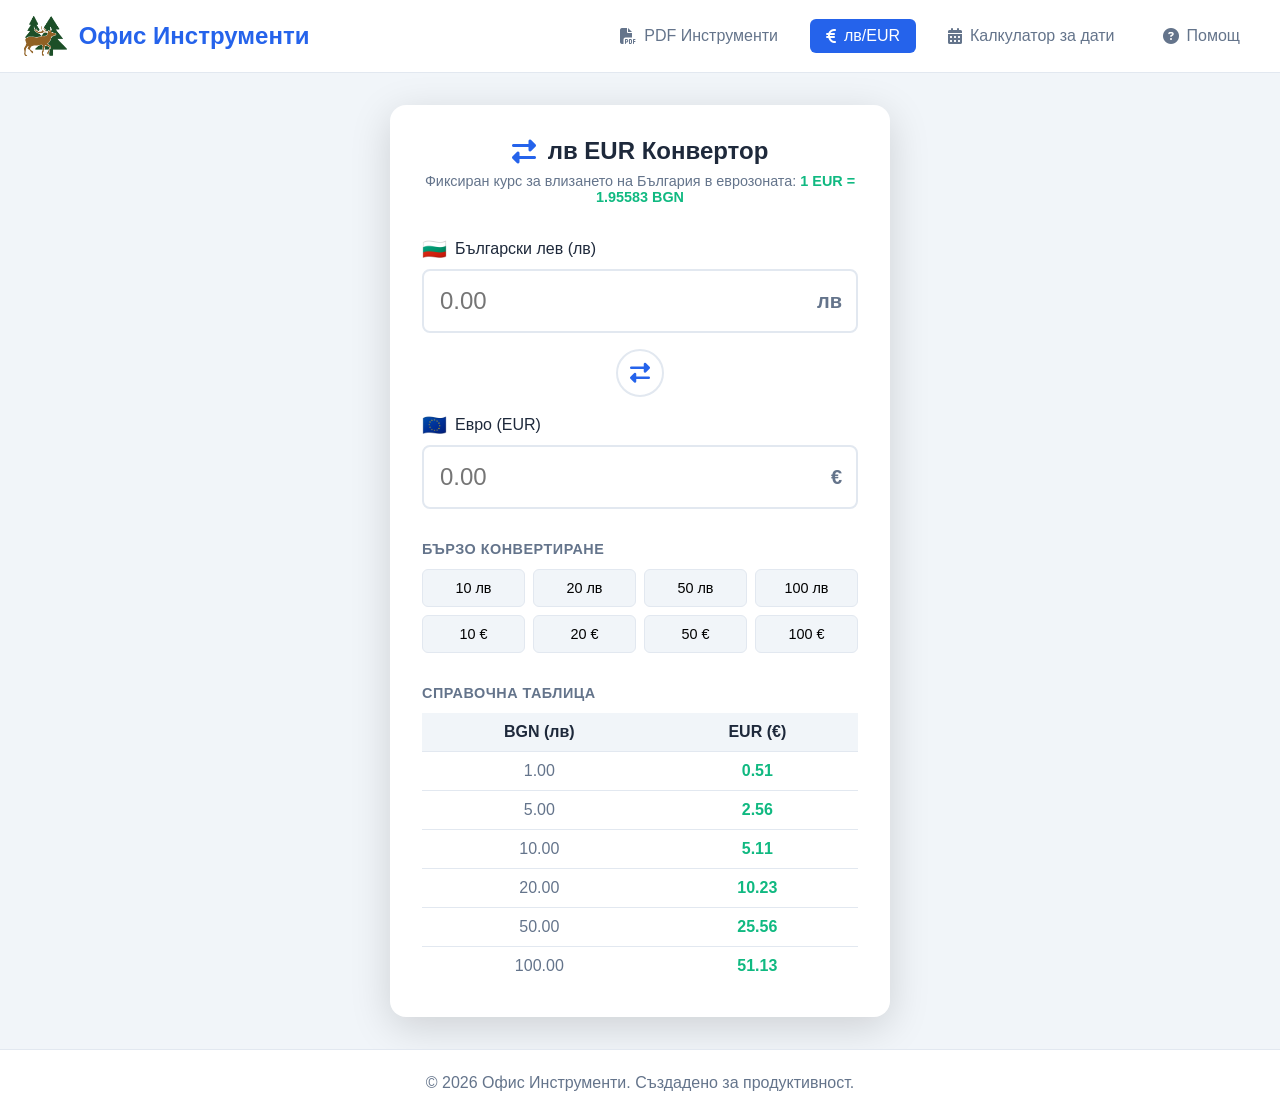
==== commit c36a7787: "Translate README and HTML files to Bulgarian, add help page with detailed documentation, improve dat" ====
--- a/currency.html
+++ b/currency.html
@@ -18,6 +18,7 @@
                 <a href="index.html" class="nav-link"><i class="fas fa-file-pdf"></i> <span>PDF Инструменти</span></a>
                 <a href="currency.html" class="nav-link active"><i class="fas fa-euro-sign"></i> <span>лв/EUR</span></a>
                 <a href="date-calculator.html" class="nav-link"><i class="fas fa-calendar-alt"></i> <span>Калкулатор за дати</span></a>
+                <a href="help.html" class="nav-link"><i class="fas fa-question-circle"></i> <span>Помощ</span></a>
             </nav>
         </div>
     </header>
--- a/styles.css
+++ b/styles.css
@@ -1843,6 +1843,21 @@
     color: white;
 }
 
+.calc-result.result-future {
+    background: var(--success);
+    color: white;
+    border: 2px solid #16a34a;
+}
+
+.calc-result.result-future .result-label,
+.calc-result.result-future .result-day {
+    color: rgba(255, 255, 255, 0.9);
+}
+
+.calc-result.result-future .result-value {
+    color: white;
+}
+
 .result-status {
     display: flex;
     align-items: center;
@@ -1916,29 +1931,38 @@
 
 .holiday-item {
     display: flex;
-    align-items: center;
-    gap: 1rem;
-    padding: 1rem;
+    flex-direction: column;
+    gap: 0.1rem;
+    padding: 0.5rem;
     background: var(--bg);
     border-radius: 8px;
     transition: all 0.2s;
+}
+
+.holiday-item.weekday {
+    border-left: 4px solid #3b82f6;
+    background: linear-gradient(to right, rgba(59, 130, 246, 0.1), var(--bg));
+}
+
+.holiday-item.weekend {
+    border-left: 4px solid #ef4444;
+    background: linear-gradient(to right, rgba(239, 68, 68, 0.1), var(--bg));
 }
 
 .holiday-item:hover {
     background: rgba(37, 99, 235, 0.05);
-    transform: translateX(4px);
+    transform: translateY(-2px);
 }
 
 .holiday-date {
     font-weight: 600;
     color: var(--primary);
-    white-space: nowrap;
     font-size: 0.9rem;
 }
 
 .holiday-name {
     color: var(--text);
-    flex: 1;
+    font-size: 1.2rem;
 }
 
 .no-holidays {
